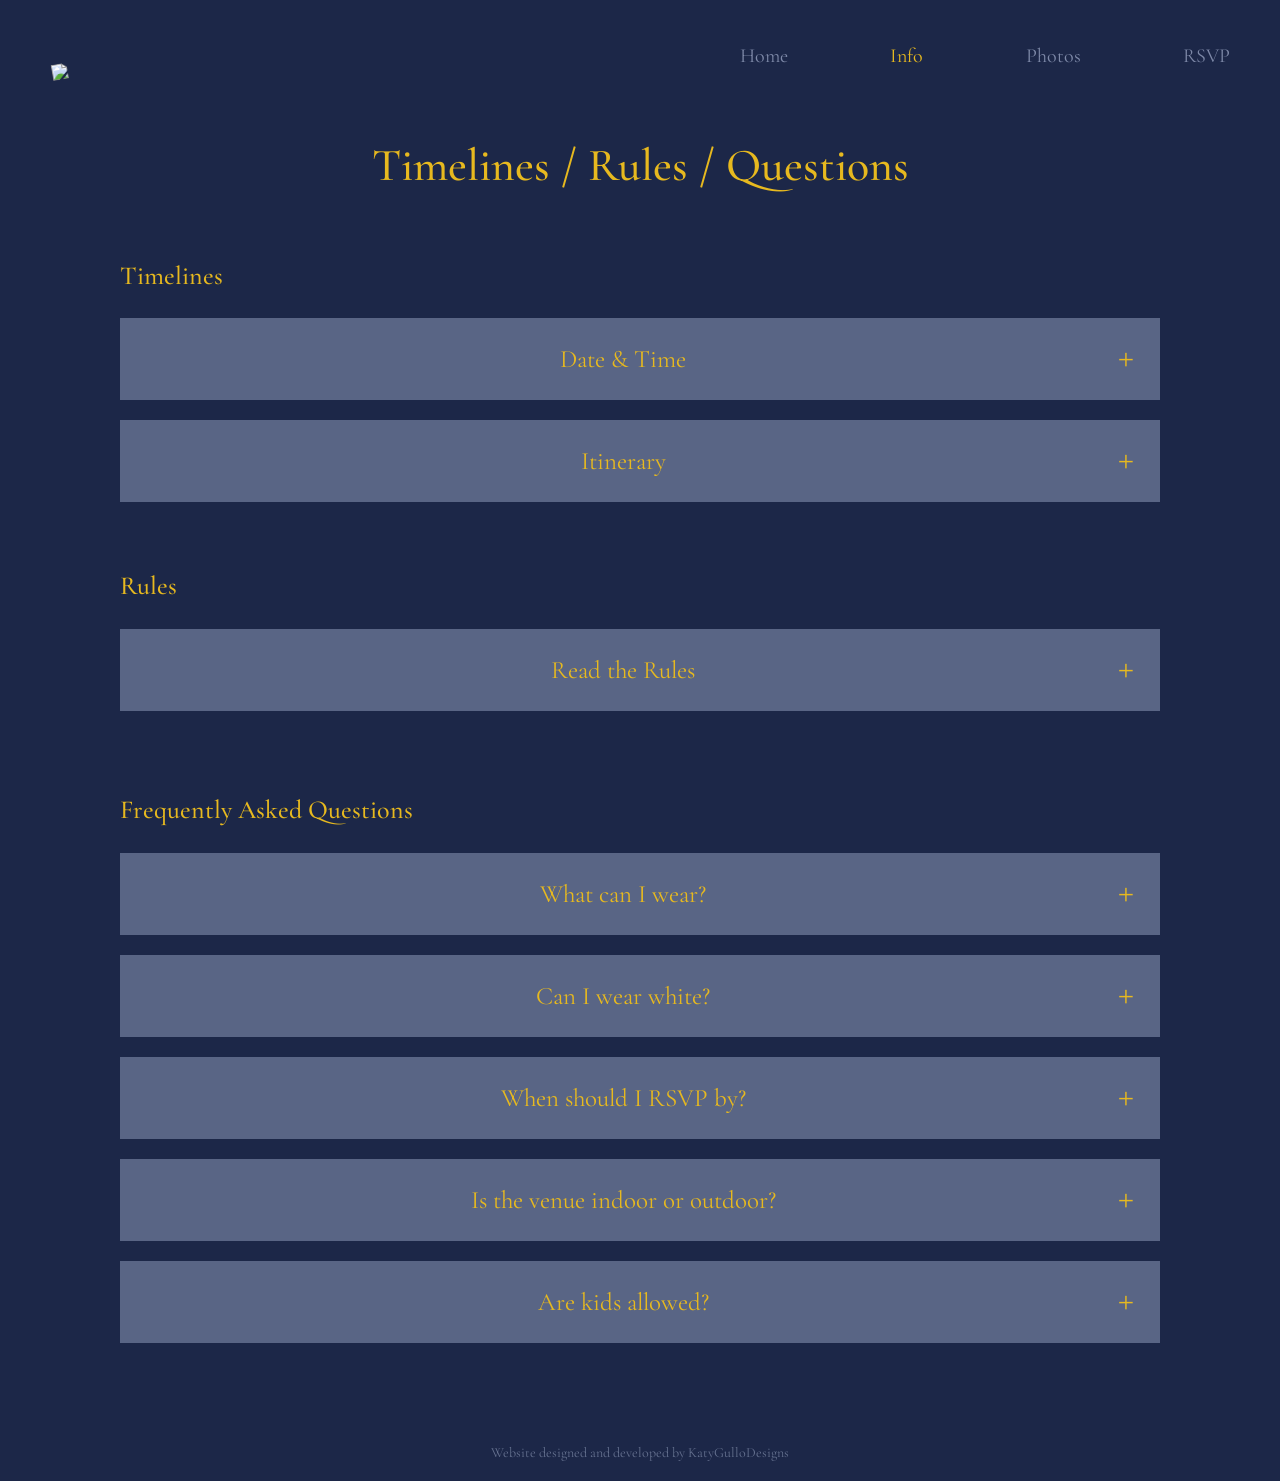
==== info.html @ bc5ca7cd "Add files via upload" ====
<!doctype html>
<html lang="en">
    <head>
        <meta charset="utf-8">
        <meta name="viewport" content="width=device-width, initial-scale=1">
        <meta name="theme-color" content="#1c2748">
        <title>Wedding Info | Katy & Michael</title>
        <link rel="stylesheet" href="styles.css">
    </head>
    <body>
        <header class="site-header">
        <a class="monogram" href="index.html" aria-label="Katy and Michael home"> 
            <img src="assets/logo.svg">
        </a>
        <button class="menu-toggle" aria-label="Toggle navigation" aria-expanded="false">☰</button>
        <nav class="nav">
            <a href="index.html">Home</a>
            <a class="active" href="info.html">Info</a>
            <a href="photos.html">Photos</a>
            <a href="rsvp.html">RSVP</a>
        </nav>
    </header>
        <main class="page-main">
            <h1 class="page-title">Timelines / Rules / Questions</h1>
            <section class="accordion-section">
                <h2>Timelines</h2>
                <details class="accordion">
                    <summary>Date &amp; Time</summary>
                    <div class="accordion-content">
                        <p><strong>Friday, October 15th, 2027</strong></p>
                        <p><strong>At *address here*</strong></p>
                        <p>The ceremony begins at 3:00pm. Please plan to arrive a little early so everyone can be seated 
                            before the ceremony begins.</p>
                        </div>
                    </details>
                        <details class="accordion">
                            <summary>Itinerary</summary>
                            <div class="accordion-content">
                                <ul>
                                    <li>
                                        <strong>2:30pm</strong> — Guest arrival</li>
                                        <li><strong>3:00pm - 3:30pm</strong> — Ceremony</li>
                                        <li><strong>3:30pm - 5:00pm</strong> — Cocktail hour</li>
                                        <li><strong>5:00pm - 6:30pm</strong> — Dinner is served</li>
                                        <li><strong>7:00pm - 11pm</strong> — Celebrate!</li>
                                    </ul>
                                </div>
                            </details>
                        </section>
                        <section class="accordion-section">
    <h2>Rules</h2>

    <details class="accordion">
        <summary>Read the Rules</summary>
        <div class="accordion-content">
            <iframe
                src="assets/rules.pdf"
                title="Wedding Rules and Guidelines"
                width="100%"
                height="600"
                style="border: none; border-radius: 8px;"
            ></iframe>
        </div>
    </details>
</section>
                        
                        <section class="accordion-section faq">
                            <h2>Frequently Asked Questions</h2>
                            <details class="accordion">
                                <summary>What can I wear?</summary>
                                <div class="accordion-content">
                                    <p>Dressy cocktail attire is welcome. Choose something comfortable enough to celebrate and dance in.</p></div>
                                </details>
                                <details class="accordion"><summary>Can I wear white?</summary>
                                    <div class="accordion-content"><p>We kindly ask guests to leave white and bridal-looking outfits for the couple.</p></div>
                                </details>
                                <details class="accordion"><summary>When should I RSVP by?</summary>
                                    <div class="accordion-content"><p>Please RSVP by September 1st, 2027 so we can finalize our plans.</p></div>
                                </details>
                                <details class="accordion"><summary>Is the venue indoor or outdoor?</summary>
                                    <div class="accordion-content"><p>The ceremony plan is still being finalized. Check back here closer to the date for the confirmed details.</p></div>
                                </details>
                                <details class="accordion"><summary>Are kids allowed?</summary>
                                    <div class="accordion-content"><p>Yes, parents can bring their kids. It is up to the parents whether or not they want their kids to attend. After 8pm we will be tunrin gon the adult music.</p></div>
                                </details>
                            </section>
                        </main>
                        
                        <footer>Website designed and developed by KatyGulloDesigns</footer>
                        <script src="script.js">

                        </script>
                        </body>
                        </html>
---- styles.css ----
@import url('https://fonts.googleapis.com/css2?family=Cormorant+Garamond:wght@400;500;600&family=Great+Vibes&display=swap');

/* =========================================================
   KATY & MICHAEL — WEDDING WEBSITE
   Main styles, responsive layouts, and cinematic home hero
   ========================================================= */

:root {
  --navy: #1c2748;
  --gold: #e7b91f;
  --slate: #596585;
  --slate-dark: #4f5a7b;
  --ink: #e9edf7;
  --muted: #8490ad;
  --black: #050608;
  --cream: #f0e9db;
  --white: #ffffff;
}

*,
*::before,
*::after {
  box-sizing: border-box;
}

html {
  scroll-behavior: smooth;
  scroll-padding-top: 20px;
}

body {
  margin: 0;
  background: var(--navy);
  color: var(--gold);
  font-family: 'Cormorant Garamond', Georgia, serif;
  font-size: 19px;
  line-height: 1.45;
}

body,
button,
input,
textarea {
  font-family: 'Cormorant Garamond', Georgia, serif;
}

img {
  max-width: 100%;
}

a {
  color: inherit;
  text-decoration: none;
}

button,
input,
textarea {
  font: inherit;
}

button {
  cursor: pointer;
}

h1,
h2,
h3,
p {
  margin-top: 0;
}

/* -------------------- HEADER & NAVIGATION -------------------- */

.site-header {
  position: relative;
  z-index: 40;
  display: flex;
  align-items: center;
  justify-content: space-between;
  width: min(1180px, 94%);
  min-height: 112px;
  margin: 0 auto;
}

.monogram {
  position: relative;
  display: block;
  min-width: 130px;
  color: var(--gold);
  font-family: 'Great Vibes', cursive;
  font-size: 64px;
  line-height: 0.7;
  transform: rotate(-10deg);
}

.monogram span {
  position: absolute;
  top: 32px;
  left: 47px;
  font-family: Georgia, serif;
  font-size: 18px;
}

.monogram i {
  display: block;
  margin-top: -3px;
  margin-left: 34px;
  font-style: normal;
}

.nav {
  display: flex;
  align-items: center;
  gap: clamp(28px, 8vw, 115px);
  color: #7e89a8;
  font-size: 20px;
}

.nav a {
  transition: color 0.2s ease;
}

.nav a:hover,
.nav a.active {
  color: var(--gold);
}

.menu-toggle {
  display: none;
  padding: 5px;
  border: 0;
  background: transparent;
  color: var(--gold);
  font-size: 27px;
}

/* -------------------- STANDARD HERO -------------------- */

.hero {
  position: relative;
  overflow: hidden;
  width: min(610px, 82vw);
  height: clamp(420px, 62vw, 740px);
  max-height: 740px;
  margin: 0 auto;
  background: #303a59;
}

.hero-photo {
  display: block;
  width: 100%;
  height: 100%;
  object-fit: cover;
  filter: grayscale(1) blur(1.5px);
  opacity: 0.65;
}

.hero-wash {
  position: absolute;
  inset: 0;
  background: linear-gradient(
    180deg,
    rgba(28, 39, 72, 0.06),
    rgba(28, 39, 72, 0.45)
  );
}

.hero-monogram {
  position: absolute;
  top: 34%;
  left: 50%;
  color: var(--gold);
  font-family: 'Great Vibes', cursive;
  font-size: clamp(95px, 15vw, 180px);
  line-height: 1;
  white-space: nowrap;
  text-shadow: 0 1px 2px var(--navy);
  transform: translate(-50%, -50%) rotate(-7deg);
}

.hero-monogram span {
  margin: 0 -0.02em;
  font-family: Georgia, serif;
  font-size: 0.25em;
  vertical-align: middle;
}

/* -------------------- HOMEPAGE INTRO & FEATURES -------------------- */

.intro {
  padding: 20px 20px 75px;
  text-align: center;
}

.eyebrow {
  margin: 0 0 8px;
  color: var(--muted);
  font-size: 14px;
  letter-spacing: 0.13em;
}

.intro .eyebrow {
  display: none;
}

.intro h1 {
  margin: 0 0 2px;
  font-size: clamp(34px, 5vw, 48px);
  font-weight: 500;
}

.intro p:last-child {
  margin: 0;
  font-size: clamp(18px, 2.5vw, 24px);
}

.feature-row {
  display: grid;
  grid-template-columns: 1fr 1fr;
  align-items: stretch;
  gap: 40px;
  width: min(1120px, 92%);
  margin: 0 auto;
}

.date-card {
  display: flex;
  min-height: 390px;
  flex-direction: column;
  align-items: center;
  justify-content: center;
  padding: 34px 20px;
  border-radius: 24px;
  background: var(--slate);
  text-align: center;
}

.date-card .eyebrow {
  margin-bottom: 42px;
  color: var(--gold);
  font-size: clamp(25px, 3.5vw, 38px);
  letter-spacing: 0;
}

.date-card h2 {
  margin: 0;
  font-family: 'Great Vibes', cursive;
  font-size: clamp(55px, 6.5vw, 78px);
  font-weight: 400;
  line-height: 1.2;
}

.date-card p:not(.eyebrow) {
  margin-bottom: 42px;
}

.feature-photo {
  width: 100%;
  height: 100%;
  min-height: 390px;
  max-height: 490px;
  object-fit: cover;
}

/* -------------------- BUTTONS & FOOTER -------------------- */

.button {
  display: inline-flex;
  align-items: center;
  justify-content: center;
  padding: 17px 25px;
  border: 0;
  border-radius: 22px;
  font-size: 20px;
  font-weight: 500;
  cursor: pointer;
  transition: transform 0.2s ease, background-color 0.2s ease;
}

.button:hover {
  transform: translateY(-2px);
}

.button-muted {
  background: var(--navy);
  color: #7e89a8;
}

.button-dark {
  min-width: 260px;
  padding: 20px 35px;
  background: var(--black);
  color: #8792b0;
  font-size: 28px;
}

.center-action {
  padding: 65px 20px 105px;
  text-align: center;
}

footer {
  padding: 35px 15px 18px;
  color: #65718f;
  font-size: 14px;
  text-align: center;
}

/* -------------------- GENERAL CONTENT PAGES -------------------- */

.page-main {
  width: min(1040px, 86%);
  min-height: 65vh;
  margin: 15px auto 0;
}

.page-title {
  margin: 20px 0 58px;
  font-size: clamp(32px, 4.5vw, 46px);
  font-weight: 500;
  text-align: center;
}

.page-lead {
  max-width: 620px;
  margin: -35px auto 42px;
  color: #d7dbea;
  text-align: center;
}

/* -------------------- ACCORDIONS / FAQ -------------------- */

.accordion-section {
  margin: 0 0 65px;
}

.accordion-section h2 {
  margin: 0 0 24px;
  font-size: 26px;
  font-weight: 500;
}

.accordion {
  margin: 0 0 20px;
  background: var(--slate);
  color: var(--gold);
}

.accordion summary {
  position: relative;
  display: flex;
  min-height: 82px;
  align-items: center;
  justify-content: center;
  padding: 22px 58px 22px 24px;
  font-size: 25px;
  text-align: center;
  list-style: none;
  cursor: pointer;
}

.accordion summary::-webkit-details-marker {
  display: none;
}

.accordion summary::after {
  position: absolute;
  right: 26px;
  font-family: Georgia, serif;
  font-size: 29px;
  font-weight: 400;
  content: '+';
}

.accordion[open] summary::after {
  content: '−';
}

.accordion-content {
  max-width: 780px;
  margin: 0 auto;
  padding: 0 30px 26px;
  color: #f0f0f4;
}

.accordion-content p:last-child {
  margin-bottom: 0;
}

.accordion-content li {
  margin: 0.4em 0;
}

.faq {
  margin-top: 80px;
}

/* -------------------- PHOTO GALLERY & LIGHTBOX -------------------- */

.photos-main {
  text-align: center;
}

.photo-grid {
  display: grid;
  grid-template-columns: repeat(3, minmax(0, 1fr));
  gap: 14px;
  padding: 18px;
  border-radius: 22px;
  background: var(--slate);
}

.photo-tile {
  overflow: hidden;
  aspect-ratio: 1;
  padding: 0;
  border: 0;
  background: #e9e9e9;
  cursor: zoom-in;
}

.photo-tile img {
  display: block;
  width: 100%;
  height: 100%;
  object-fit: cover;
  transition: transform 0.35s ease;
}

.photo-tile:hover img {
  transform: scale(1.04);
}

.lightbox {
  position: fixed;
  z-index: 100;
  inset: 0;
  display: none;
  align-items: center;
  justify-content: center;
  padding: 6vh 6vw;
  background: rgba(5, 8, 20, 0.94);
}

.lightbox.open {
  display: flex;
}

.lightbox img {
  max-width: 90vw;
  max-height: 88vh;
  object-fit: contain;
}

.lightbox-close {
  position: absolute;
  top: 18px;
  right: 28px;
  border: 0;
  background: transparent;
  color: var(--white);
  font-size: 44px;
  cursor: pointer;
}

/* -------------------- RSVP FORM -------------------- */

.rsvp-main {
  max-width: 650px;
}

.rsvp-main .page-title {
  margin-bottom: 8px;
}

.rsvp-main .page-lead {
  margin: 0 auto 30px;
}

.rsvp-form {
  display: flex;
  flex-direction: column;
  gap: 12px;
}

.rsvp-form > label,
.rsvp-form legend,
.form-links > p,
.extra-fields h2 {
  font-size: 25px;
  font-weight: 500;
}

.rsvp-form > label {
  margin-top: 12px;
}

.rsvp-form input:not([type='radio']):not([type='checkbox']),
.rsvp-form textarea {
  width: 100%;
  padding: 15px 17px;
  border: 0;
  border-radius: 13px;
  outline: 2px solid transparent;
  background: var(--slate);
  color: var(--white);
  font: 18px Georgia, serif;
}

.rsvp-form input:focus,
.rsvp-form textarea:focus {
  outline-color: var(--gold);
}

.rsvp-form fieldset {
  margin: 18px 0 0;
  padding: 0;
  border: 0;
}

.rsvp-form legend {
  margin-bottom: 16px;
}

.choice-row {
  display: flex;
  gap: 28px;
}

.choice {
  position: relative;
  flex: 1;
  cursor: pointer;
}

.choice input {
  position: absolute;
  inset: 0;
  opacity: 0;
}

.choice span {
  display: flex;
  min-height: 62px;
  align-items: center;
  justify-content: center;
  border-radius: 12px;
  background: var(--slate);
  font-size: 24px;
}

.choice input:checked + span {
  outline: 2px solid var(--gold);
  background: var(--slate-dark);
}

.choice input:focus-visible + span {
  outline: 2px solid var(--white);
}

.form-links {
  margin-top: 25px;
}

.form-links > p {
  margin-bottom: 16px;
}

.form-link {
  display: block;
  margin: 12px 0;
  padding: 13px 15px;
  border-radius: 12px;
  background: var(--slate);
  font-size: 23px;
  text-align: center;
}

.form-link:hover {
  background: var(--slate-dark);
}

.extra-fields {
  padding: 10px 0 4px;
  scroll-margin-top: 25px;
}

.extra-fields h2 {
  margin-bottom: 12px;
}

.agreement {
  display: flex;
  align-items: flex-start;
  gap: 12px;
  color: #e8eaf2;
}

.agreement input {
  margin-top: 7px;
  accent-color: var(--gold);
}

.save-button {
  align-self: center;
  margin: 30px 0 0;
}

.form-message {
  min-height: 1.5em;
  color: #f4d45b;
  text-align: center;
}

.form-note {
  margin: 20px 0 0;
  color: #8b96b1;
  font-size: 14px;
  text-align: center;
}

/* -------------------- KEYBOARD ACCESSIBILITY -------------------- */

.site-header a:focus-visible,
.button:focus-visible,
.accordion summary:focus-visible,
.photo-tile:focus-visible,
.menu-toggle:focus-visible,
.form-link:focus-visible,
.lightbox-close:focus-visible {
  outline: 2px solid var(--white);
  outline-offset: 4px;
}

/* =========================================================
   CINEMATIC SCROLL HERO — HOMEPAGE ONLY
   The JavaScript updates the frame's width, height and padding.
   Keep min-height at zero so CSS doesn't fight those values.
   ========================================================= */

.home-page .site-header {
  z-index: 40;
}

.wedding-hero-stage {
  position: relative;
  height: 230vh;
  margin-top: -4px;
}

.wedding-hero-sticky {
  position: sticky;
  top: 0;
  display: flex;
  height: 100vh;
  min-height: 0;
  align-items: center;
  justify-content: center;
  overflow: hidden;
  background:
    radial-gradient(
      70% 60% at 50% 42%,
      rgba(89, 101, 133, 0.22),
      transparent 70%
    ),
    var(--navy);
  isolation: isolate;
}

.wedding-hero-frame {
  position: absolute;
  top: 50%;
  left: 50%;
  width: min(84vw, 940px);
  height: min(47vw, 58vh);
  min-width: 0;
  min-height: 0;
  max-width: none;
  padding: 11px;
  border: 1px solid rgba(231, 185, 31, 0.48);
  background: rgba(5, 6, 8, 0.35);
  box-shadow: 0 50px 140px -30px rgba(0, 0, 0, 0.7);
  transform: translate(-50%, -50%);
  will-change: width, height, padding, border-color;
}

.wedding-hero-frame .hero-photo {
  display: block;
  width: 100%;
  height: 100%;
  object-fit: cover;
  filter: grayscale(0.72) brightness(0.67) sepia(0.08);
  opacity: 0.9;
}

.wedding-hero-frame .hero-wash {
  position: absolute;
  inset: 11px;
  background: linear-gradient(
    180deg,
    rgba(28, 39, 72, 0.08),
    rgba(5, 7, 16, 0.42)
  );
  pointer-events: none;
}

.wedding-hero-frame .hero-monogram {
  top: 48%;
  font-size: clamp(90px, 13vw, 170px);
  text-shadow: 0 3px 20px rgba(28, 39, 72, 0.5);
}

.hero-caption {
  position: absolute;
  right: 25px;
  bottom: 20px;
  left: 25px;
  display: flex;
  justify-content: space-between;
  gap: 12px;
  margin: 0;
  color: #f1e6c9;
  font: 10px/1.4 Georgia, serif;
  letter-spacing: 0.24em;
}

.hero-caption span {
  color: var(--gold);
}

.hero-corner {
  position: absolute;
  width: 16px;
  height: 16px;
  border: 0 solid var(--gold);
  opacity: 0.8;
  pointer-events: none;
}

.corner-tl {
  top: 4px;
  left: 4px;
  border-top-width: 1px;
  border-left-width: 1px;
}

.corner-tr {
  top: 4px;
  right: 4px;
  border-top-width: 1px;
  border-right-width: 1px;
}

.corner-bl {
  bottom: 4px;
  left: 4px;
  border-bottom-width: 1px;
  border-left-width: 1px;
}

.corner-br {
  right: 4px;
  bottom: 4px;
  border-right-width: 1px;
  border-bottom-width: 1px;
}

.hero-heading {
  position: absolute;
  z-index: 2;
  right: 20px;
  left: 20px;
  text-align: center;
  will-change: transform, opacity;
}

.hero-heading-top {
  bottom: calc(50% + min(23.5vw, 29vh) + 34px);
}

.hero-heading-bottom {
  top: calc(50% + min(23.5vw, 29vh) + 34px);
}

.hero-heading h1,
.hero-heading h2 {
  margin: 0;
  color: var(--cream);
  font-size: clamp(34px, 5.2vw, 68px);
  font-weight: 400;
  line-height: 1.08;
}

.hero-heading-bottom h2 {
  color: #e7d4aa;
  font-style: italic;
}

.hero-kicker {
  margin: 0 0 12px;
  color: #c9a65d;
  font: 10px Georgia, serif;
  letter-spacing: 0.42em;
}

.scroll-hint {
  position: absolute;
  bottom: 18px;
  left: 50%;
  display: flex;
  align-items: center;
  flex-direction: column;
  gap: 10px;
  color: #929bb0;
  font: 9px Georgia, serif;
  letter-spacing: 0.32em;
  white-space: nowrap;
  transform: translateX(-50%);
}

.scroll-hint i {
  position: relative;
  display: block;
  width: 1px;
  height: 29px;
  overflow: hidden;
  background: rgba(255, 255, 255, 0.16);
}

.scroll-hint i::after {
  position: absolute;
  top: -12px;
  left: 0;
  width: 1px;
  height: 12px;
  background: var(--gold);
  content: '';
  animation: hint-drop 1.7s ease-in-out infinite;
}

@keyframes hint-drop {
  to {
    transform: translateY(42px);
  }
}

.home-page .intro {
  padding-top: 72px;
}

/* -------------------- TABLET & MOBILE -------------------- */

@media (max-width: 700px) {
  .site-header {
    min-height: 90px;
  }

  .monogram {
    min-width: 90px;
    font-size: 54px;
  }

  .monogram span {
    top: 28px;
    left: 40px;
  }

  .nav {
    gap: 18px;
    font-size: 17px;
  }

  .hero {
    width: 86vw;
    height: 490px;
  }

  .intro {
    padding-bottom: 48px;
  }

  .feature-row {
    grid-template-columns: 1fr;
    gap: 18px;
  }

  .date-card {
    min-height: 310px;
  }

  .feature-photo {
    min-height: 320px;
    max-height: 420px;
  }

  .center-action {
    padding: 45px 15px 70px;
  }

  .page-main {
    width: 90%;
    margin-top: 5px;
  }

  .page-title {
    margin-bottom: 38px;
  }

  .accordion-section {
    margin-bottom: 48px;
  }

  .accordion summary {
    min-height: 72px;
    font-size: 22px;
  }

  .faq {
    margin-top: 58px;
  }

  .photo-grid {
    grid-template-columns: repeat(2, minmax(0, 1fr));
    gap: 9px;
    padding: 10px;
  }

  .rsvp-main .page-title {
    margin-bottom: 8px;
  }

  .wedding-hero-stage {
    height: 190vh;
  }

  .wedding-hero-sticky {
    min-height: 0;
  }

  .wedding-hero-frame {
    width: 86vw;
    height: 52vh;
    min-height: 0;
    padding: 8px;
  }

  .wedding-hero-frame .hero-wash {
    inset: 8px;
  }

  .hero-heading-top {
    bottom: calc(50% + 26vh + 27px);
  }

  .hero-heading-bottom {
    top: calc(50% + 26vh + 27px);
  }

  .hero-caption {
    right: 16px;
    bottom: 14px;
    left: 16px;
    font-size: 8px;
    letter-spacing: 0.13em;
  }

  .wedding-hero-frame .hero-monogram {
    font-size: clamp(90px, 18vw, 130px);
  }

  .hero-kicker {
    font-size: 8px;
    letter-spacing: 0.3em;
  }

  .home-page .intro {
    padding-top: 52px;
  }
}

@media (max-width: 480px) {
  .site-header {
    width: 90%;
    min-height: 78px;
  }

  .menu-toggle {
    display: block;
  }

  .nav {
    position: absolute;
    top: 70px;
    right: 0;
    display: none;
    min-width: 155px;
    flex-direction: column;
    align-items: stretch;
    gap: 0;
    padding: 10px 22px;
    border-radius: 12px;
    background: var(--slate);
    box-shadow: 0 10px 25px #111a;
  }

  .nav.open {
    display: flex;
  }

  .nav a {
    padding: 9px 0;
  }

  .hero {
    height: 420px;
  }

  .hero-monogram {
    font-size: 100px;
  }

  .intro h1 {
    font-size: 35px;
  }

  .intro p:last-child {
    font-size: 19px;
  }

  .date-card .eyebrow {
    margin-bottom: 30px;
  }

  .date-card h2 {
    font-size: 42px;
  }

  .page-title {
    font-size: 32px;
  }

  .accordion summary {
    padding: 18px 45px 18px 15px;
    font-size: 20px;
  }

  .accordion summary::after {
    right: 16px;
  }

  .accordion-content {
    padding: 0 20px 22px;
  }

  .choice-row {
    gap: 14px;
  }

  .button-dark {
    min-width: 220px;
  }

  .rsvp-form > label,
  .rsvp-form legend,
  .form-links > p,
  .extra-fields h2 {
    font-size: 23px;
  }

  .wedding-hero-stage {
    height: 170vh;
  }

  .wedding-hero-frame {
    width: 88vw;
    height: 48vh;
    min-height: 0;
  }

  .hero-heading h1,
  .hero-heading h2 {
    font-size: 37px;
  }

  .hero-heading-top {
    bottom: calc(50% + 24vh + 24px);
  }

  .hero-heading-bottom {
    top: calc(50% + 24vh + 24px);
  }

  .hero-caption {
    font-size: 7px;
    letter-spacing: 0.08em;
  }

  .scroll-hint {
    font-size: 8px;
    letter-spacing: 0.22em;
  }
}

/* Respect the visitor's reduced-motion preference. */
@media (prefers-reduced-motion: reduce) {
  html {
    scroll-behavior: auto;
  }

  .scroll-hint i::after {
    animation: none;
  }

  .button,
  .photo-tile img {
    transition: none;
  }
}
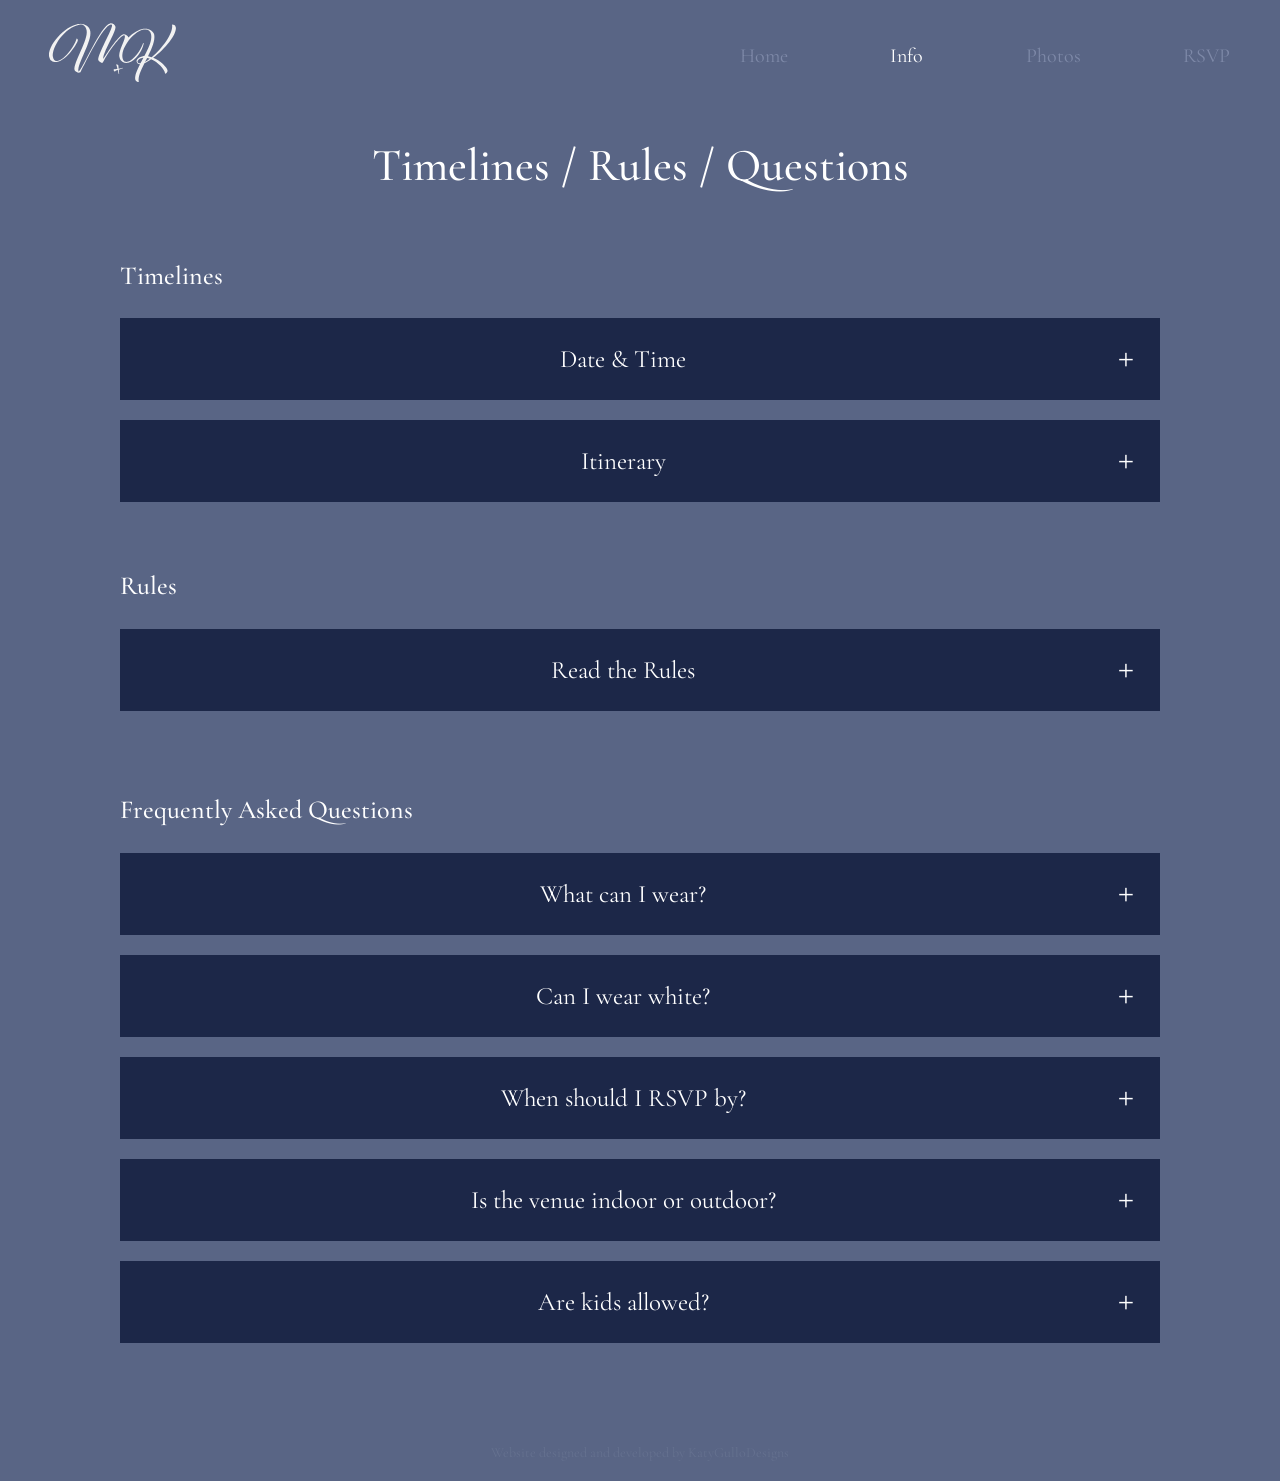
==== commit 0ef722e3: "Update info.html" ====
--- a/info.html
+++ b/info.html
@@ -72,7 +72,7 @@
                                     <p>Dressy cocktail attire is welcome. Choose something comfortable enough to celebrate and dance in.</p></div>
                                 </details>
                                 <details class="accordion"><summary>Can I wear white?</summary>
-                                    <div class="accordion-content"><p>We kindly ask guests to leave white and bridal-looking outfits for the couple.</p></div>
+                                    <div class="accordion-content"><p>Nope.</p></div>
                                 </details>
                                 <details class="accordion"><summary>When should I RSVP by?</summary>
                                     <div class="accordion-content"><p>Please RSVP by September 1st, 2027 so we can finalize our plans.</p></div>
@@ -81,7 +81,7 @@
                                     <div class="accordion-content"><p>The ceremony plan is still being finalized. Check back here closer to the date for the confirmed details.</p></div>
                                 </details>
                                 <details class="accordion"><summary>Are kids allowed?</summary>
-                                    <div class="accordion-content"><p>Yes, parents can bring their kids. It is up to the parents whether or not they want their kids to attend. After 8pm we will be tunrin gon the adult music.</p></div>
+                                    <div class="accordion-content"><p>Yes, parents can bring their kids. It is up to the parents whether or not they want their kids to attend. After 8pm we will be turning on the adult music.</p></div>
                                 </details>
                             </section>
                         </main>
@@ -91,4 +91,4 @@
 
                         </script>
                         </body>
-                        </html>+                        </html>
--- a/styles.css
+++ b/styles.css
@@ -30,8 +30,8 @@
 
 body {
   margin: 0;
-  background: var(--navy);
-  color: var(--gold);
+  background: var(--slate);
+  color: var(--white);
   font-family: 'Cormorant Garamond', Georgia, serif;
   font-size: 19px;
   line-height: 1.45;
@@ -123,7 +123,7 @@
 
 .nav a:hover,
 .nav a.active {
-  color: var(--gold);
+  color: var(--white);
 }
 
 .menu-toggle {
@@ -131,7 +131,7 @@
   padding: 5px;
   border: 0;
   background: transparent;
-  color: var(--gold);
+  color: var(--white);
   font-size: 27px;
 }
 
@@ -144,7 +144,7 @@
   height: clamp(420px, 62vw, 740px);
   max-height: 740px;
   margin: 0 auto;
-  background: #303a59;
+  background: #596585;
 }
 
 .hero-photo {
@@ -170,7 +170,7 @@
   position: absolute;
   top: 34%;
   left: 50%;
-  color: var(--gold);
+  color: var(--white);
   font-family: 'Great Vibes', cursive;
   font-size: clamp(95px, 15vw, 180px);
   line-height: 1;
@@ -195,7 +195,7 @@
 
 .eyebrow {
   margin: 0 0 8px;
-  color: var(--muted);
+  color: var(--slate);
   font-size: 14px;
   letter-spacing: 0.13em;
 }
@@ -238,7 +238,7 @@
 
 .date-card .eyebrow {
   margin-bottom: 42px;
-  color: var(--gold);
+  color: var(--white);
   font-size: clamp(25px, 3.5vw, 38px);
   letter-spacing: 0;
 }
@@ -283,7 +283,7 @@
 }
 
 .button-muted {
-  background: var(--navy);
+  background: var(--slate);
   color: #7e89a8;
 }
 
@@ -343,8 +343,8 @@
 
 .accordion {
   margin: 0 0 20px;
-  background: var(--slate);
-  color: var(--gold);
+  background: var(--navy);
+  color: var(--white);
 }
 
 .accordion summary {
@@ -503,14 +503,14 @@
   border: 0;
   border-radius: 13px;
   outline: 2px solid transparent;
-  background: var(--slate);
+  background: #1c2748;
   color: var(--white);
   font: 18px Georgia, serif;
 }
 
 .rsvp-form input:focus,
 .rsvp-form textarea:focus {
-  outline-color: var(--gold);
+  outline-color: var(--white);
 }
 
 .rsvp-form fieldset {
@@ -551,7 +551,7 @@
 }
 
 .choice input:checked + span {
-  outline: 2px solid var(--gold);
+  outline: 2px solid var(--white);
   background: var(--slate-dark);
 }
 
@@ -594,12 +594,12 @@
   display: flex;
   align-items: flex-start;
   gap: 12px;
-  color: #e8eaf2;
+  color: var(--white);
 }
 
 .agreement input {
   margin-top: 7px;
-  accent-color: var(--gold);
+  accent-color: var(--white);
 }
 
 .save-button {
@@ -664,7 +664,7 @@
       rgba(89, 101, 133, 0.22),
       transparent 70%
     ),
-    var(--navy);
+    var(--slate;
   isolation: isolate;
 }
 
@@ -726,14 +726,14 @@
 }
 
 .hero-caption span {
-  color: var(--gold);
+  color: var(--white);
 }
 
 .hero-corner {
   position: absolute;
   width: 16px;
   height: 16px;
-  border: 0 solid var(--gold);
+  border: 0 solid var(--white);
   opacity: 0.8;
   pointer-events: none;
 }
@@ -834,7 +834,7 @@
   left: 0;
   width: 1px;
   height: 12px;
-  background: var(--gold);
+  background: var(--white);
   content: '';
   animation: hint-drop 1.7s ease-in-out infinite;
 }
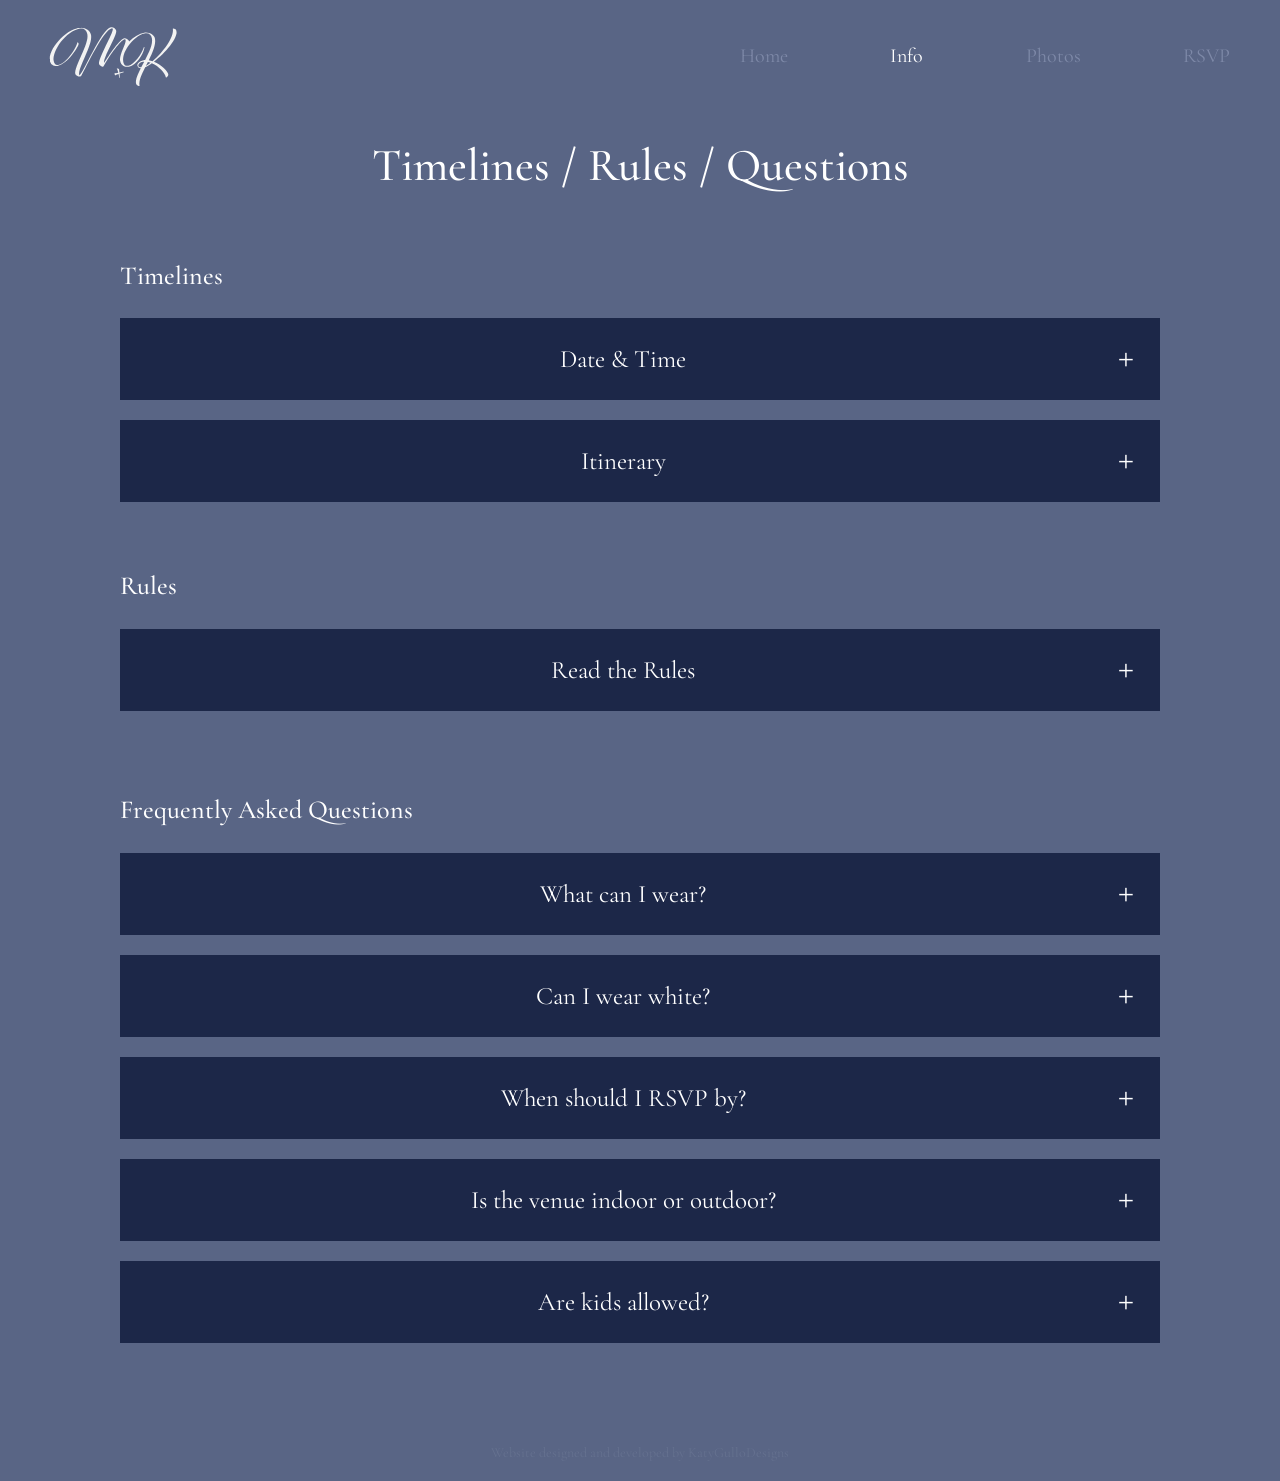
==== commit 968627c5: "Update info.html" ====
--- a/info.html
+++ b/info.html
@@ -54,7 +54,7 @@
         <summary>Read the Rules</summary>
         <div class="accordion-content">
             <iframe
-                src="assets/rules.pdf"
+                src="assets/Venues rules.pdf"
                 title="Wedding Rules and Guidelines"
                 width="100%"
                 height="600"
--- a/styles.css
+++ b/styles.css
@@ -1,13 +1,14 @@
+
 @import url('https://fonts.googleapis.com/css2?family=Cormorant+Garamond:wght@400;500;600&family=Great+Vibes&display=swap');
 
 /* =========================================================
    KATY & MICHAEL — WEDDING WEBSITE
-   Main styles, responsive layouts, and cinematic home hero
-   ========================================================= */
+   Complete stylesheet
+========================================================= */
 
 :root {
   --navy: #1c2748;
-  --gold: #e7b91f;
+  --gold: #ffffff;
   --slate: #596585;
   --slate-dark: #4f5a7b;
   --ink: #e9edf7;
@@ -17,6 +18,10 @@
   --white: #ffffff;
 }
 
+/* =========================================================
+   GLOBAL STYLES
+========================================================= */
+
 *,
 *::before,
 *::after {
@@ -45,6 +50,7 @@
 }
 
 img {
+  display: block;
   max-width: 100%;
 }
 
@@ -70,7 +76,9 @@
   margin-top: 0;
 }
 
-/* -------------------- HEADER & NAVIGATION -------------------- */
+/* =========================================================
+   HEADER & NAVIGATION
+========================================================= */
 
 .site-header {
   position: relative;
@@ -118,7 +126,7 @@
 }
 
 .nav a {
-  transition: color 0.2s ease;
+  transition: color 0.25s ease;
 }
 
 .nav a:hover,
@@ -135,7 +143,9 @@
   font-size: 27px;
 }
 
-/* -------------------- STANDARD HERO -------------------- */
+/* =========================================================
+   STANDARD HERO
+========================================================= */
 
 .hero {
   position: relative;
@@ -144,7 +154,7 @@
   height: clamp(420px, 62vw, 740px);
   max-height: 740px;
   margin: 0 auto;
-  background: #596585;
+  background: var(--slate);
 }
 
 .hero-photo {
@@ -186,7 +196,9 @@
   vertical-align: middle;
 }
 
-/* -------------------- HOMEPAGE INTRO & FEATURES -------------------- */
+/* =========================================================
+   HOMEPAGE INTRODUCTION
+========================================================= */
 
 .intro {
   padding: 20px 20px 75px;
@@ -204,16 +216,21 @@
   display: none;
 }
 
-.intro h1 {
-  margin: 0 0 2px;
+.intro h1,
+.intro h2 {
+  margin: 0 0 8px;
   font-size: clamp(34px, 5vw, 48px);
   font-weight: 500;
 }
 
 .intro p:last-child {
-  margin: 0;
+  margin-bottom: 0;
   font-size: clamp(18px, 2.5vw, 24px);
 }
+
+/* =========================================================
+   FEATURE ROW & DATE CARD
+========================================================= */
 
 .feature-row {
   display: grid;
@@ -252,7 +269,7 @@
 }
 
 .date-card p:not(.eyebrow) {
-  margin-bottom: 42px;
+  margin: 20px 0 42px;
 }
 
 .feature-photo {
@@ -263,7 +280,9 @@
   object-fit: cover;
 }
 
-/* -------------------- BUTTONS & FOOTER -------------------- */
+/* =========================================================
+   BUTTONS & FOOTER
+========================================================= */
 
 .button {
   display: inline-flex;
@@ -307,7 +326,9 @@
   text-align: center;
 }
 
-/* -------------------- GENERAL CONTENT PAGES -------------------- */
+/* =========================================================
+   GENERAL CONTENT PAGES
+========================================================= */
 
 .page-main {
   width: min(1040px, 86%);
@@ -329,20 +350,22 @@
   text-align: center;
 }
 
-/* -------------------- ACCORDIONS / FAQ -------------------- */
+/* =========================================================
+   ACCORDIONS & FAQ
+========================================================= */
 
 .accordion-section {
-  margin: 0 0 65px;
+  margin-bottom: 65px;
 }
 
 .accordion-section h2 {
-  margin: 0 0 24px;
+  margin-bottom: 24px;
   font-size: 26px;
   font-weight: 500;
 }
 
 .accordion {
-  margin: 0 0 20px;
+  margin-bottom: 20px;
   background: var(--navy);
   color: var(--white);
 }
@@ -396,7 +419,9 @@
   margin-top: 80px;
 }
 
-/* -------------------- PHOTO GALLERY & LIGHTBOX -------------------- */
+/* =========================================================
+   PHOTO GALLERY & LIGHTBOX
+========================================================= */
 
 .photos-main {
   text-align: center;
@@ -464,7 +489,9 @@
   cursor: pointer;
 }
 
-/* -------------------- RSVP FORM -------------------- */
+/* =========================================================
+   RSVP FORM
+========================================================= */
 
 .rsvp-main {
   max-width: 650px;
@@ -503,7 +530,7 @@
   border: 0;
   border-radius: 13px;
   outline: 2px solid transparent;
-  background: #1c2748;
+  background: var(--navy);
   color: var(--white);
   font: 18px Georgia, serif;
 }
@@ -620,7 +647,9 @@
   text-align: center;
 }
 
-/* -------------------- KEYBOARD ACCESSIBILITY -------------------- */
+/* =========================================================
+   KEYBOARD ACCESSIBILITY
+========================================================= */
 
 .site-header a:focus-visible,
 .button:focus-visible,
@@ -634,14 +663,14 @@
 }
 
 /* =========================================================
-   CINEMATIC SCROLL HERO — HOMEPAGE ONLY
-   The JavaScript updates the frame's width, height and padding.
-   Keep min-height at zero so CSS doesn't fight those values.
-   ========================================================= */
+   CINEMATIC HOMEPAGE SCROLL ANIMATION
+========================================================= */
 
 .home-page .site-header {
   z-index: 40;
 }
+
+/* The full scrolling section */
 
 .wedding-hero-stage {
   position: relative;
@@ -649,10 +678,13 @@
   margin-top: -4px;
 }
 
+/* Sticky animation viewport */
+
 .wedding-hero-sticky {
   position: sticky;
   top: 0;
   display: flex;
+  width: 100%;
   height: 100vh;
   min-height: 0;
   align-items: center;
@@ -664,114 +696,199 @@
       rgba(89, 101, 133, 0.22),
       transparent 70%
     ),
-    var(--slate;
+    var(--slate);
   isolation: isolate;
 }
+
+/* Main decorative photo frame */
 
 .wedding-hero-frame {
   position: absolute;
   top: 50%;
   left: 50%;
+  z-index: 1;
+
+  display: block;
+
   width: min(84vw, 940px);
   height: min(47vw, 58vh);
+
   min-width: 0;
   min-height: 0;
   max-width: none;
+
   padding: 11px;
-  border: 1px solid rgba(231, 185, 31, 0.48);
+
+  border: 1px solid rgba(255, 255, 255, 0.75);
+
   background: rgba(5, 6, 8, 0.35);
-  box-shadow: 0 50px 140px -30px rgba(0, 0, 0, 0.7);
+
+  box-shadow:
+    0 50px 140px -30px rgba(0, 0, 0, 0.7),
+    0 0 35px rgba(255, 255, 255, 0.06);
+
   transform: translate(-50%, -50%);
+
   will-change: width, height, padding, border-color;
 }
 
+/* Photograph inside frame */
+
 .wedding-hero-frame .hero-photo {
+  position: relative;
+  z-index: 0;
+
   display: block;
   width: 100%;
   height: 100%;
+
   object-fit: cover;
+
   filter: grayscale(0.72) brightness(0.67) sepia(0.08);
+
   opacity: 0.9;
 }
 
+/* Dark photographic overlay */
+
 .wedding-hero-frame .hero-wash {
   position: absolute;
+  z-index: 1;
   inset: 11px;
+
   background: linear-gradient(
     180deg,
     rgba(28, 39, 72, 0.08),
     rgba(5, 7, 16, 0.42)
   );
+
   pointer-events: none;
 }
 
+/* Center monogram */
+
 .wedding-hero-frame .hero-monogram {
+  position: absolute;
+  z-index: 3;
+
   top: 48%;
+  left: 50%;
+
+  color: var(--white);
+
+  font-family: 'Great Vibes', cursive;
   font-size: clamp(90px, 13vw, 170px);
+
+  line-height: 1;
+  white-space: nowrap;
+
   text-shadow: 0 3px 20px rgba(28, 39, 72, 0.5);
-}
+
+  transform: translate(-50%, -50%) rotate(-7deg);
+}
+
+/* Photo caption */
 
 .hero-caption {
   position: absolute;
+  z-index: 4;
+
   right: 25px;
   bottom: 20px;
   left: 25px;
+
   display: flex;
+  align-items: center;
   justify-content: space-between;
   gap: 12px;
+
   margin: 0;
+
   color: #f1e6c9;
+
   font: 10px/1.4 Georgia, serif;
   letter-spacing: 0.24em;
+
+  pointer-events: none;
 }
 
 .hero-caption span {
   color: var(--white);
 }
 
+/* =========================================================
+   DECORATIVE FRAME CORNERS
+========================================================= */
+
 .hero-corner {
   position: absolute;
-  width: 16px;
-  height: 16px;
-  border: 0 solid var(--white);
-  opacity: 0.8;
+  z-index: 5;
+
+  display: block;
+
+  width: 20px;
+  height: 20px;
+
+  border: 0 solid rgba(255, 255, 255, 0.95);
+
+  opacity: 0.9;
+
   pointer-events: none;
 }
+
+/* Top left */
 
 .corner-tl {
   top: 4px;
   left: 4px;
+
   border-top-width: 1px;
   border-left-width: 1px;
 }
+
+/* Top right */
 
 .corner-tr {
   top: 4px;
   right: 4px;
+
   border-top-width: 1px;
   border-right-width: 1px;
 }
+
+/* Bottom left */
 
 .corner-bl {
   bottom: 4px;
   left: 4px;
+
   border-bottom-width: 1px;
   border-left-width: 1px;
 }
+
+/* Bottom right */
 
 .corner-br {
   right: 4px;
   bottom: 4px;
+
   border-right-width: 1px;
   border-bottom-width: 1px;
 }
 
+/* =========================================================
+   ANIMATED HEADINGS
+========================================================= */
+
 .hero-heading {
   position: absolute;
   z-index: 2;
+
   right: 20px;
   left: 20px;
+
   text-align: center;
+
   will-change: transform, opacity;
 }
 
@@ -786,7 +903,9 @@
 .hero-heading h1,
 .hero-heading h2 {
   margin: 0;
+
   color: var(--cream);
+
   font-size: clamp(34px, 5.2vw, 68px);
   font-weight: 400;
   line-height: 1.08;
@@ -799,32 +918,48 @@
 
 .hero-kicker {
   margin: 0 0 12px;
+
   color: #c9a65d;
+
   font: 10px Georgia, serif;
   letter-spacing: 0.42em;
 }
 
+/* =========================================================
+   SCROLL INDICATOR
+========================================================= */
+
 .scroll-hint {
   position: absolute;
+  z-index: 6;
+
   bottom: 18px;
   left: 50%;
+
   display: flex;
   align-items: center;
   flex-direction: column;
   gap: 10px;
+
   color: #929bb0;
+
   font: 9px Georgia, serif;
   letter-spacing: 0.32em;
   white-space: nowrap;
+
   transform: translateX(-50%);
 }
 
 .scroll-hint i {
   position: relative;
+
   display: block;
+
   width: 1px;
   height: 29px;
+
   overflow: hidden;
+
   background: rgba(255, 255, 255, 0.16);
 }
 
@@ -832,10 +967,14 @@
   position: absolute;
   top: -12px;
   left: 0;
+
   width: 1px;
   height: 12px;
+
   background: var(--white);
+
   content: '';
+
   animation: hint-drop 1.7s ease-in-out infinite;
 }
 
@@ -845,13 +984,18 @@
   }
 }
 
+/* Space after cinematic hero */
+
 .home-page .intro {
   padding-top: 72px;
 }
 
-/* -------------------- TABLET & MOBILE -------------------- */
+/* =========================================================
+   TABLET & MOBILE
+========================================================= */
 
 @media (max-width: 700px) {
+
   .site-header {
     min-height: 90px;
   }
@@ -930,11 +1074,14 @@
     margin-bottom: 8px;
   }
 
+  /* Mobile cinematic animation */
+
   .wedding-hero-stage {
     height: 190vh;
   }
 
   .wedding-hero-sticky {
+    height: 100vh;
     min-height: 0;
   }
 
@@ -961,6 +1108,7 @@
     right: 16px;
     bottom: 14px;
     left: 16px;
+
     font-size: 8px;
     letter-spacing: 0.13em;
   }
@@ -979,7 +1127,12 @@
   }
 }
 
+/* =========================================================
+   SMALL MOBILE SCREENS
+========================================================= */
+
 @media (max-width: 480px) {
+
   .site-header {
     width: 90%;
     min-height: 78px;
@@ -993,14 +1146,21 @@
     position: absolute;
     top: 70px;
     right: 0;
+
     display: none;
+
     min-width: 155px;
+
     flex-direction: column;
     align-items: stretch;
     gap: 0;
+
     padding: 10px 22px;
+
     border-radius: 12px;
+
     background: var(--slate);
+
     box-shadow: 0 10px 25px #111a;
   }
 
@@ -1020,7 +1180,8 @@
     font-size: 100px;
   }
 
-  .intro h1 {
+  .intro h1,
+  .intro h2 {
     font-size: 35px;
   }
 
@@ -1068,6 +1229,8 @@
     font-size: 23px;
   }
 
+  /* Smaller cinematic scroll area */
+
   .wedding-hero-stage {
     height: 170vh;
   }
@@ -1102,8 +1265,12 @@
   }
 }
 
-/* Respect the visitor's reduced-motion preference. */
+/* =========================================================
+   REDUCED MOTION ACCESSIBILITY
+========================================================= */
+
 @media (prefers-reduced-motion: reduce) {
+
   html {
     scroll-behavior: auto;
   }
